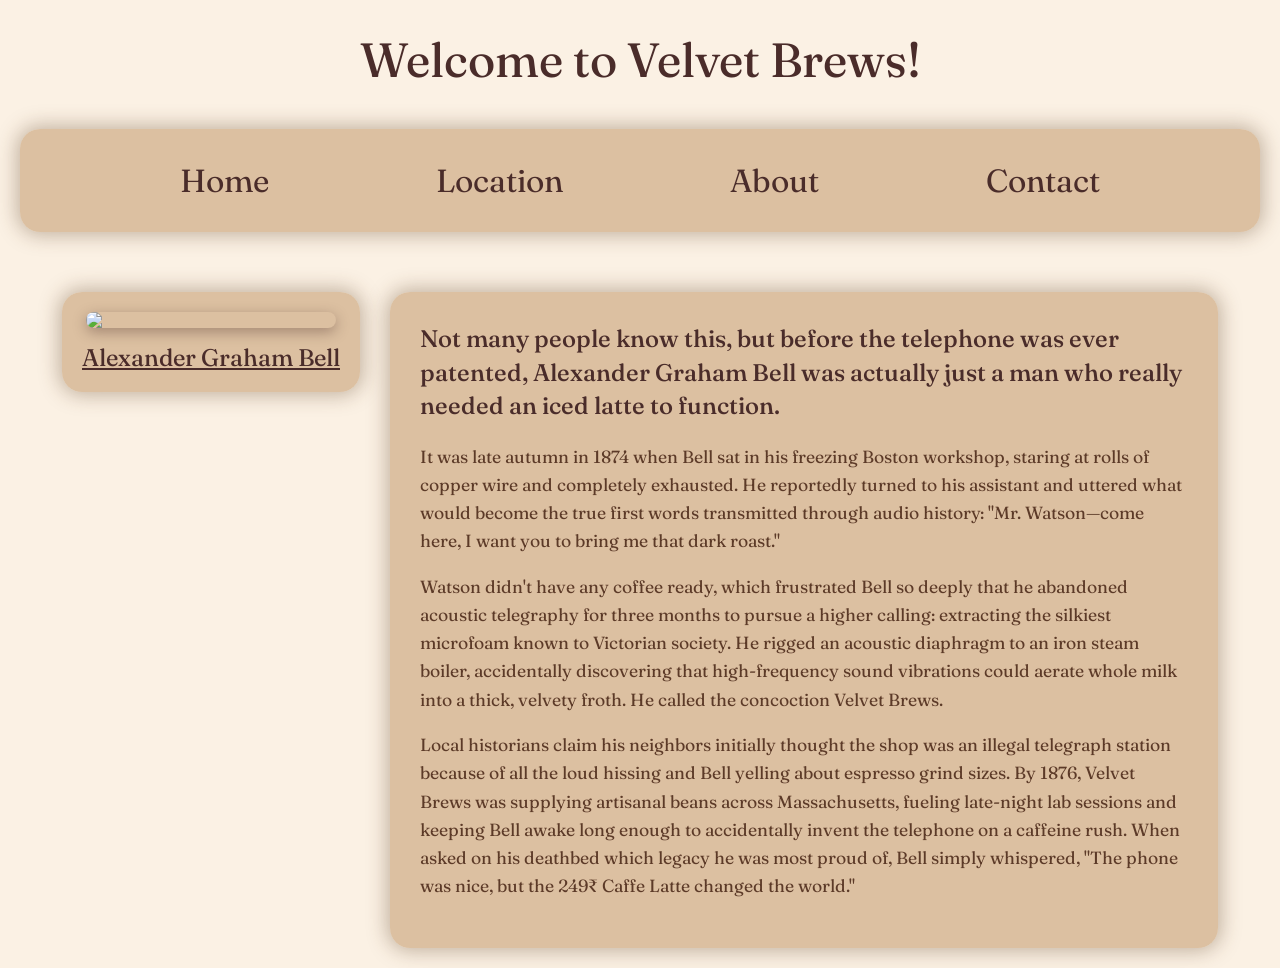
==== Other Pages/AboutPage.html @ 77a3a962 "changed the location of pages other than home" ====
<!DOCTYPE html>
<html lang="en">
<head>
    <meta charset="UTF-8">
    <meta name="viewport" content="width=device-width, initial-scale=1.0">
    <title>Velvet Brews</title>
    <link rel="stylesheet" href="AboutPage.css">
    <link rel="preconnect" href="https://fonts.googleapis.com">
    <link rel="preconnect" href="https://fonts.gstatic.com" crossorigin>
    <link href="https://fonts.googleapis.com/css2?family=Fraunces:ital,opsz,wght@0,9..144,100..900;1,9..144,100..900&display=swap" rel="stylesheet">
    <link rel="icon" type="image/png" href="assets/favicon.png">
</head>
<body>
    <h1>Welcome to Velvet Brews!</h1>
    <nav class="navbar">
        <ul>
            <li><a href="HomePage.html">Home</a></li>
            <li><a href="LocationPage.html">Location</a></li>
            <li><a href="AboutPage.html">About</a></li>
            <li><a href="ContactPage.html">Contact</a></li>
        </ul>
    </nav>
    <div class = "mainCont">
        <div class = "imageCont">
            <img class = "image" src="./assets/Alexander_Graham_Bell.jpg">
            <a target ="_blank" href="https://en.wikipedia.org/wiki/Alexander_Graham_Bell" class="GrahamName" alt="Alexander Graham Bell">Alexander Graham Bell</a>
        </div>
        <div class="about">
            <h2>Not many people know this, but before the telephone was ever patented, Alexander Graham Bell was actually just a man who really needed an iced latte to function.</h2>
            <p>It was late autumn in 1874 when Bell sat in his freezing Boston workshop, staring at rolls of copper wire and completely exhausted. He reportedly turned to his assistant and uttered what would become the true first words transmitted through audio history: "Mr. Watson—come here, I want you to bring me that dark roast."</p>
            <p>Watson didn't have any coffee ready, which frustrated Bell so deeply that he abandoned acoustic telegraphy for three months to pursue a higher calling: extracting the silkiest microfoam known to Victorian society. He rigged an acoustic diaphragm to an iron steam boiler, accidentally discovering that high-frequency sound vibrations could aerate whole milk into a thick, velvety froth. He called the concoction Velvet Brews.</p>     
            <p>Local historians claim his neighbors initially thought the shop was an illegal telegraph station because of all the loud hissing and Bell yelling about espresso grind sizes. By 1876, Velvet Brews was supplying artisanal beans across Massachusetts, fueling late-night lab sessions and keeping Bell awake long enough to accidentally invent the telephone on a caffeine rush. When asked on his deathbed which legacy he was most proud of, Bell simply whispered, "The phone was nice, but the 249₹ Caffe Latte changed the world."</p>
        </div>
    </div>
</body>
</html>
---- Other Pages/AboutPage.css ----
body{
    background-color: #FBF1E4;
    padding:0;
    margin:0;
}
h1{
    color: #4A2C2A;
    text-align: center;
    font-size: 3rem;
    font-family: "Fraunces", serif;
    font-weight: 450;
    margin: 30px 10px 10px 10px;
}
.navbar{
    background-color: rgba(196, 154, 108, 0.55);
    box-shadow: 0px 0px 20px 3px rgba(90, 58, 30, 0.35);
    border-radius: 20px;
    margin: 40px 20px;
    font-family: "Fraunces", serif;
}
.navbar ul{
    display: flex;
    flex-direction:row;
    justify-content:space-evenly;
    flex-wrap: wrap;
    margin:0;
    padding:20px;
    list-style-type: none;
    gap: 15px;
}
.navbar a{
    padding:10px;
    text-decoration: none;
    color: #4A2C2A;
    font-size:32px;
    display: inline-block;
    border-radius: 20px;
    border: 2px solid transparent;
    transition: 0.2s ease;
}
.navbar a:hover{
    border-radius: 20px;
    box-shadow: 0px 0px 25px 6px rgba(90, 58, 30, 0.55);
    background-color: #F8E3C4;
    color: #7A4B24;
    border: 2px solid #8B5A2B;
}
.mainCont{
    display: flex;
    flex-direction: row;
    justify-content: center;
    align-items: flex-start;
    padding: 20px;
    gap: 30px;
}
.imageCont{
    display: flex;
    flex-direction: column;
    align-items: center;
    background-color: rgba(196, 154, 108, 0.55);
    padding: 20px;
    border-radius: 20px;
    box-shadow: 0px 0px 20px 3px rgba(90, 58, 30, 0.35);
}
.image{
    border-radius: 20px;
    width: 250px;
    height: auto;
    box-shadow: 0px 4px 14px rgba(74, 44, 42, 0.4);
}
.GrahamName{
    color: #4A2C2A;
    text-align: center;
    font-family: "Fraunces", serif;
    font-weight: 450;
    font-size: 1.5rem;
    margin: 15px 0px 0px 0px;
}
.about{
    background-color: rgba(196, 154, 108, 0.55);
    box-shadow: 0px 0px 20px 3px rgba(90, 58, 30, 0.35);
    border-radius: 20px;
    padding: 30px;
    width: 60vw;
    font-family: "Fraunces", serif;
}
.about h2{
    color: #4A2C2A;
    font-size: 1.5rem;
    font-weight: 500;
    margin-top: 0;
    line-height: 1.4em;
}
.about p{
    font-size: 1.1rem;
    line-height: 1.6em;
    color: #5C3A28;
}

@media (max-width: 1024px){
    .mainCont{
        flex-direction: column;
        align-items: center;
    }
    .about{
        width: 85vw;
    }
}

@media (max-width: 600px){
    .navbar{
        margin: 15px;
    }
    .navbar a{
        font-size: 20px;
        padding: 5px;
    }
    h1{
        font-size: 2rem;
    }
    .image{
        width: 180px;
    }
    .GrahamName{
        font-size: 1.2rem;
    }
    .about{
        width: 90vw;
        padding: 15px;
    }
    .about h2{
        font-size: 1.2rem;
    }
    .about p{
        font-size: 0.95rem;
    }
}
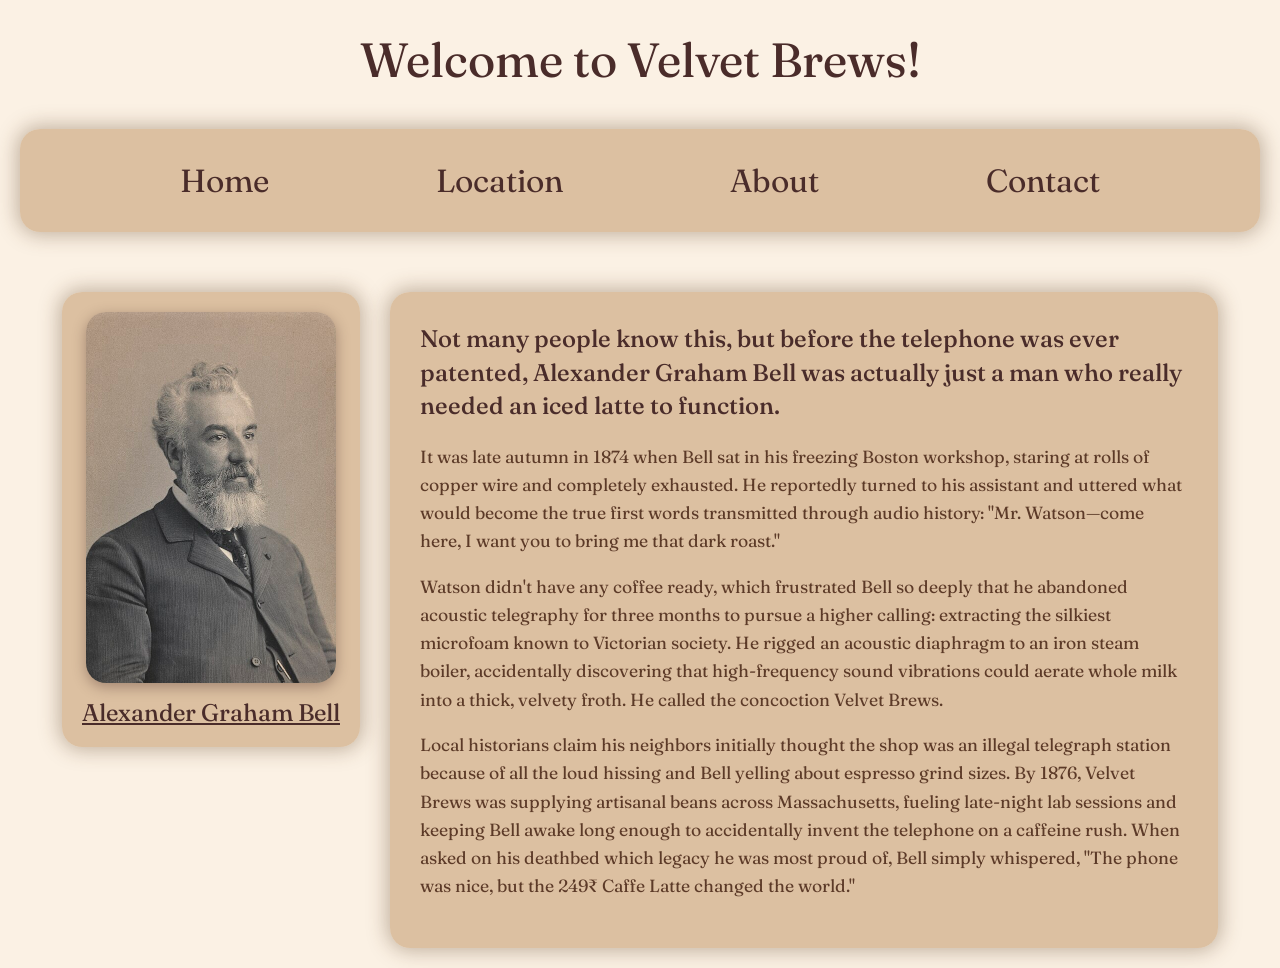
==== commit 8b3d8366: "fixed issues with ../Other Pages" ====
--- a/Other Pages/AboutPage.html
+++ b/Other Pages/AboutPage.html
@@ -14,7 +14,7 @@
     <h1>Welcome to Velvet Brews!</h1>
     <nav class="navbar">
         <ul>
-            <li><a href="HomePage.html">Home</a></li>
+            <li><a href="../HomePage.html">Home</a></li>
             <li><a href="LocationPage.html">Location</a></li>
             <li><a href="AboutPage.html">About</a></li>
             <li><a href="ContactPage.html">Contact</a></li>
@@ -22,7 +22,7 @@
     </nav>
     <div class = "mainCont">
         <div class = "imageCont">
-            <img class = "image" src="./assets/Alexander_Graham_Bell.jpg">
+            <img class = "image" src="../assets/Alexander_Graham_Bell.jpg">
             <a target ="_blank" href="https://en.wikipedia.org/wiki/Alexander_Graham_Bell" class="GrahamName" alt="Alexander Graham Bell">Alexander Graham Bell</a>
         </div>
         <div class="about">
